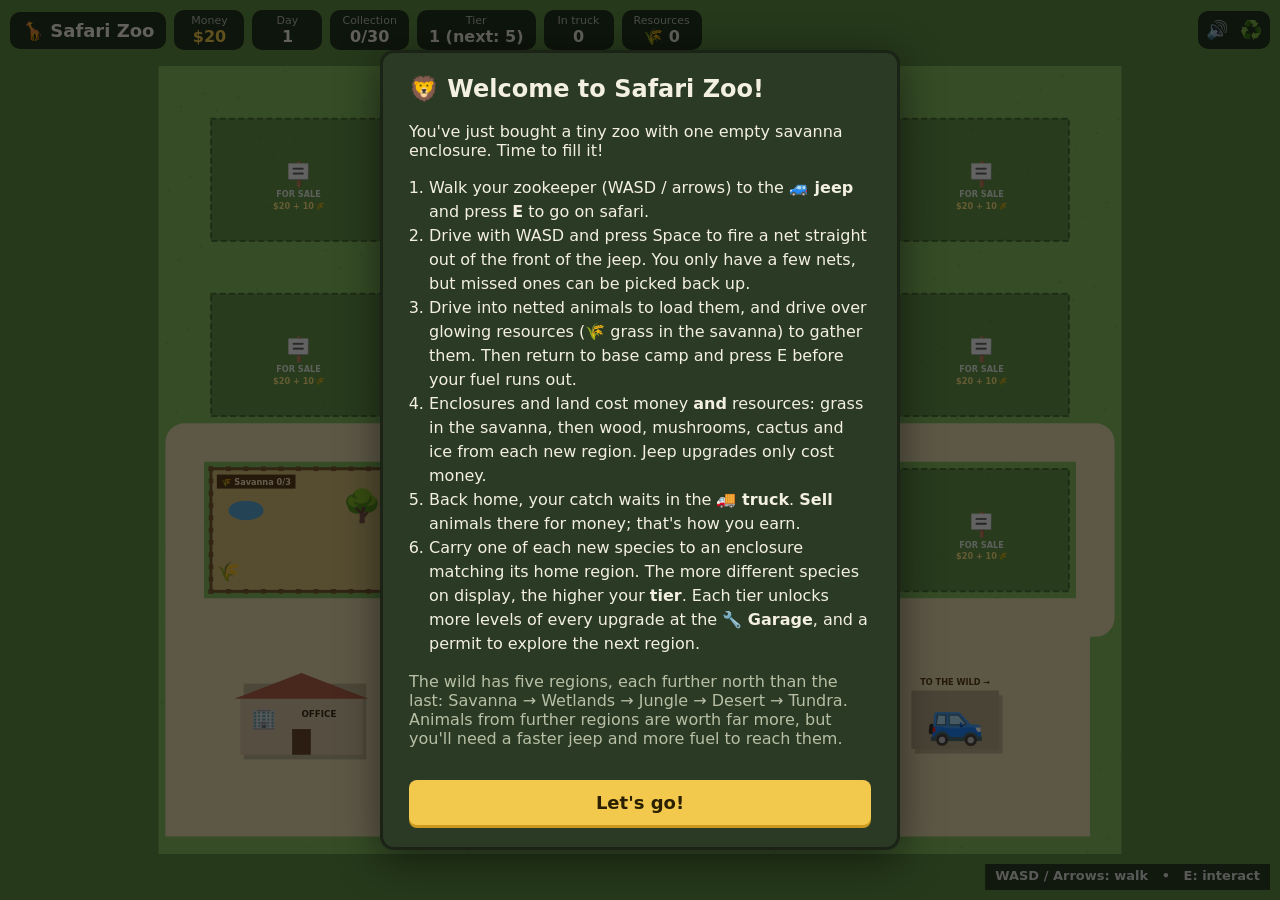
==== index.html @ c2a1cda0 "Show a notification for every purchase A toast slides in at the top of the screen for each jeep upgr" ====
<!doctype html>
<html lang="en">
<head>
  <meta charset="utf-8">
  <meta name="viewport" content="width=device-width, initial-scale=1, maximum-scale=1, user-scalable=no, viewport-fit=cover">
  <meta name="mobile-web-app-capable" content="yes">
  <meta name="apple-mobile-web-app-capable" content="yes">
  <title>Safari Zoo</title>
  <link rel="icon" href="data:image/svg+xml,<svg xmlns='http://www.w3.org/2000/svg' viewBox='0 0 100 100'><text y='.9em' font-size='90'>🦒</text></svg>">
  <link rel="stylesheet" href="css/style.css?v=22">
</head>
<body>
  <div id="zoo-screen" class="screen">
    <canvas id="zoo-canvas"></canvas>
    <header id="hud">
      <div class="hud-title">🦒 Safari Zoo</div>
      <div class="hud-stat"><small>Money</small><b id="stat-money">$0</b></div>
      <div class="hud-stat"><small>Day</small><b id="stat-day">1</b></div>
      <div class="hud-stat"><small>Collection</small><b id="stat-collection">0</b></div>
      <div class="hud-stat"><small>Tier</small><b id="stat-tier">1</b></div>
      <div class="hud-stat"><small>In truck</small><b id="stat-truck">0</b></div>
      <div class="hud-stat"><small>Resources</small><b id="stat-res"></b></div>
      <div class="hud-btns">
        <button id="btn-mute" class="icon-btn" data-action="mute" title="Sound on/off">🔊</button>
        <button class="icon-btn" data-action="reset" title="Start a new zoo">♻️</button>
      </div>
    </header>
  </div>

  <div id="safari-screen" class="screen hidden">
    <canvas id="safari-canvas"></canvas>
  </div>

  <!-- Touch controls (only shown on touch devices) -->
  <div id="touch-ui">
    <div id="stick-base"><div id="stick-knob"></div></div>
    <button class="tbtn" id="tbtn-use" data-key="KeyE">✋</button>
    <button class="tbtn tbtn-big" id="tbtn-fire" data-key="Space">🕸️</button>
    <button class="tbtn" id="tbtn-home" data-key="KeyE">🏁</button>
    <button class="tbtn tbtn-small" id="tbtn-pause" data-key="Escape">⏸</button>
    <button class="tbtn tbtn-auto" id="tbtn-auto" data-key="KeyF">AUTO</button>
    <div id="touch-pause">
      <button class="btn big" data-key="Escape">▶ Resume</button>
      <button class="btn big tow" data-key="KeyQ">🚚 Call the tow truck</button>
    </div>
  </div>

  <div id="modal" class="hidden"><div id="modal-box"></div></div>
  <div id="toasts"></div>

  <script src="js/data.js?v=22"></script>
  <script src="js/util.js?v=22"></script>
  <script src="js/state.js?v=22"></script>
  <script src="js/safari.js?v=22"></script>
  <script src="js/zoo.js?v=22"></script>
  <script src="js/ui.js?v=22"></script>
  <script src="js/touch.js?v=22"></script>
  <script src="js/main.js?v=22"></script>
</body>
</html>
---- css/style.css ----
:root {
  --bg: #1f2a1b;
  --panel: #2b3a24;
  --card: #354830;
  --text: #f3f0e2;
  --muted: #b8bfa6;
  --accent: #f2c94c;
  --accent-dark: #c99a1e;
  --pos: #8be07a;
  --neg: #ff8a7a;
}

* { box-sizing: border-box; }
html, body { margin: 0; height: 100%; background: var(--bg); color: var(--text);
  font-family: system-ui, -apple-system, "Segoe UI", Roboto, sans-serif; overflow: hidden; }
.hidden { display: none !important; }

.screen { position: fixed; inset: 0; }
canvas { display: block; width: 100%; height: 100%; }

#hud { position: absolute; top: 10px; left: 10px; right: 10px; display: flex; align-items: center; gap: 8px;
  flex-wrap: wrap; pointer-events: none; }
#hud > * { pointer-events: auto; }
.hud-title { font-weight: 800; font-size: 18px; background: rgba(20,28,18,0.78); padding: 8px 12px; border-radius: 10px; }
.hud-stat { background: rgba(20,28,18,0.78); border-radius: 10px; padding: 4px 12px; text-align: center; min-width: 70px; }
.hud-stat small { display: block; color: var(--muted); font-size: 11px; }
.hud-stat b { font-size: 16px; }
#stat-money { color: var(--accent); }
.hud-btns { margin-left: auto; background: rgba(20,28,18,0.78); border-radius: 10px; padding: 2px; display: flex; }
.icon-btn { background: none; border: none; font-size: 18px; cursor: pointer; padding: 6px; border-radius: 6px; }
.icon-btn:hover { background: rgba(255,255,255,0.1); }

.btn { font: inherit; background: var(--accent); color: #2a2000; border: none; border-radius: 8px;
  padding: 7px 12px; font-weight: 700; cursor: pointer; box-shadow: 0 3px 0 var(--accent-dark);
  display: inline-flex; align-items: center; justify-content: space-between; gap: 8px; }
.btn:hover { filter: brightness(1.08); }
.btn:active { transform: translateY(2px); box-shadow: 0 1px 0 var(--accent-dark); }
.btn.cant, .btn:disabled { background: #5d6455; color: #b9bdb0; box-shadow: 0 3px 0 #444a3e; cursor: not-allowed; }
.btn.big { font-size: 18px; padding: 12px 16px; justify-content: center; width: 100%; }
.btn.wide { width: 100%; margin-top: 6px; }
.btn.small { padding: 3px 8px; font-size: 12px; background: #d9d2b8; box-shadow: 0 2px 0 #a59e85; }
.btn .cost { background: rgba(0,0,0,0.15); border-radius: 5px; padding: 1px 6px; font-size: 13px; }
.safari-btn { background: #ef8a3a; box-shadow: 0 4px 0 #b55f1d; color: #fff; }
.link { background: none; border: none; color: var(--muted); cursor: pointer; text-decoration: underline; font: inherit; font-size: 12px; margin-top: 8px; padding: 0; }

.card { background: var(--card); border-radius: 10px; padding: 10px 12px; }
.card h3 { margin: 0 0 6px; font-size: 15px; }
.card p { margin: 4px 0; font-size: 14px; }
.selected-card { outline: 2px solid var(--accent); }
.muted { color: var(--muted); font-weight: normal; }
.small { font-size: 12px; }
.row { display: flex; justify-content: space-between; font-size: 14px; padding: 2px 0; }
.row.total { border-top: 1px solid rgba(255,255,255,0.2); margin-top: 6px; padding-top: 6px; font-size: 16px; }
.pos { color: var(--pos); }
.neg { color: var(--neg); }

.animal-list { list-style: none; margin: 8px 0 0; padding: 0; display: flex; flex-direction: column; gap: 4px; }
.animal-list li { display: flex; align-items: center; gap: 8px; background: rgba(0,0,0,0.15); border-radius: 8px; padding: 4px 8px; }
.animal-list .em { font-size: 24px; }
.animal-list .nm { flex: 1; font-size: 14px; }
.animal-list .nm small { display: block; color: var(--muted); font-size: 11px; }
.animal-list .sellv { color: var(--accent); font-size: 12px; min-width: 36px; }

.upgrade { display: flex; align-items: center; justify-content: space-between; gap: 8px; }
.up-head { display: flex; align-items: center; gap: 10px; }
.up-head .em { font-size: 26px; }
.up-head small { display: block; color: var(--muted); font-size: 11px; margin-top: 2px; }
.pips { display: flex; gap: 3px; margin-top: 3px; }
.pip { width: 14px; height: 6px; border-radius: 3px; background: rgba(255,255,255,0.15); }
.pip.on { background: var(--accent); }
.maxed { color: var(--accent); font-weight: 700; font-size: 13px; }

.guide-row { display: flex; align-items: center; gap: 4px; margin: 4px 0; flex-wrap: wrap; }
.guide-biome { width: 26px; font-size: 16px; }
.guide-sp { font-size: 22px; cursor: help; }
.guide-sp.unknown { filter: brightness(0) opacity(0.35); }

#modal { position: fixed; inset: 0; background: rgba(0,0,0,0.6); display: flex; align-items: center; justify-content: center; z-index: 10; padding: 16px; }
#modal-box { background: var(--panel); border-radius: 14px; padding: 22px 26px; max-width: 520px; width: 100%;
  max-height: 90vh; overflow-y: auto; box-shadow: 0 10px 40px rgba(0,0,0,0.5); border: 3px solid #1a2316; }
#modal-box h2 { margin-top: 0; }
#modal-box h3 { margin: 14px 0 6px; font-size: 16px; }
#modal-box ol { padding-left: 20px; line-height: 1.5; }
#modal-box .btn.big { margin-top: 16px; }
.chip { display: inline-block; background: var(--card); border-radius: 12px; padding: 2px 10px; margin: 2px; font-size: 14px; }

.wallet { color: var(--accent); font-weight: 700; margin: -6px 0 10px; }
.close-x { display: block; margin: 14px auto 0; }
.stats-grid { display: grid; grid-template-columns: repeat(3, 1fr); gap: 6px; margin-bottom: 8px; }
.stats-grid div { text-align: center; }
.stats-grid small { display: block; color: var(--muted); font-size: 11px; }
#modal-box .card { margin-bottom: 8px; }
#modal-box .btn.wide { margin-top: 8px; }
.guide-region { margin: 8px 0; }
.guide-name { font-weight: 700; font-size: 14px; }

/* ---- Touch controls ---- */
#touch-ui { display: none; }
body.touch #touch-ui { display: block; }
/* Only the game canvases and touch buttons swallow gestures; menus must still scroll. */
body.touch { -webkit-user-select: none; user-select: none; -webkit-touch-callout: none; }
body.touch canvas { touch-action: none; }
#modal-box { touch-action: pan-y; overscroll-behavior: contain; -webkit-overflow-scrolling: touch; }
#stick-base { display: none; position: fixed; width: 120px; height: 120px; margin: -60px 0 0 -60px; border-radius: 50%;
  background: rgba(255,255,255,0.12); border: 2px solid rgba(255,255,255,0.35); z-index: 5; pointer-events: none; }
#stick-knob { position: absolute; left: 35px; top: 35px; width: 50px; height: 50px; border-radius: 50%;
  background: rgba(255,255,255,0.55); }
.tbtn { position: fixed; z-index: 5; width: 72px; height: 72px; border-radius: 50%; border: 3px solid rgba(255,255,255,0.6);
  background: rgba(20,28,18,0.6); font-size: 32px; color: #fff; padding: 0; touch-action: none; -webkit-tap-highlight-color: transparent; }
.tbtn.down { background: rgba(242,201,76,0.7); }
.tbtn-big { width: 92px; height: 92px; font-size: 42px; }
.tbtn-small { width: 48px; height: 48px; font-size: 20px; }
#tbtn-use { right: calc(24px + env(safe-area-inset-right)); bottom: calc(60px + env(safe-area-inset-bottom)); width: 84px; height: 84px; }
#tbtn-fire { right: calc(24px + env(safe-area-inset-right)); bottom: calc(40px + env(safe-area-inset-bottom)); }
#tbtn-home { right: calc(130px + env(safe-area-inset-right)); bottom: calc(50px + env(safe-area-inset-bottom)); }
#tbtn-pause { left: 50%; margin-left: -24px; bottom: calc(52px + env(safe-area-inset-bottom)); }
#touch-pause { position: fixed; z-index: 6; left: 50%; top: 62%; transform: translateX(-50%); display: flex; flex-direction: column; gap: 12px; width: 260px; }
#touch-pause .tow { background: #d9d2b8; box-shadow: 0 3px 0 #a59e85; }

/* Phones: compact top bar */
@media (max-width: 700px), (max-height: 500px) {
  .hud-title { display: none; }
  .hud-stat { min-width: 0; padding: 3px 8px; }
  .hud-stat small { font-size: 9px; }
  .hud-stat b { font-size: 13px; }
  #hud { gap: 4px; top: 6px; left: 6px; right: 6px; }
  #modal-box { padding: 16px; }
}

/* Very narrow screens (e.g. a folded phone's cover screen): stack upgrade buttons under their text. */
@media (max-width: 480px) {
  .upgrade { flex-wrap: wrap; }
  .upgrade .btn, .upgrade .maxed { width: 100%; justify-content: space-between; }
  .animal-list li { flex-wrap: wrap; }
}

#tbtn-auto { right: calc(130px + env(safe-area-inset-right)); bottom: calc(150px + env(safe-area-inset-bottom));
  width: 64px; height: 40px; border-radius: 12px; font-size: 12px; font-weight: 800; }
#tbtn-auto.on { background: rgba(80,170,70,0.75); }

.locked { color: var(--muted); font-weight: 700; font-size: 13px; white-space: nowrap; }
.progress { height: 10px; background: rgba(255,255,255,0.12); border-radius: 5px; overflow: hidden; margin: 6px 0; }
.progress div { height: 100%; background: var(--accent); }
.guide-sp.shown { outline: 2px solid var(--accent); border-radius: 50%; }

.up-info { flex: 1; min-width: 0; }
.up-btns { display: flex; flex-direction: column; gap: 6px; align-items: stretch; }
.lvlbar { position: relative; height: 8px; background: rgba(255,255,255,0.12); border-radius: 4px; margin: 4px 0 3px; }
.lvlbar .fill { height: 100%; background: var(--accent); border-radius: 4px; }
.lvlbar .cap { position: absolute; top: -3px; width: 2px; height: 14px; background: #fff; opacity: 0.7; }

.cost .short { color: #b3261e; }
.btn.cant .cost .short { color: #ffb4a8; }
#stat-res span { margin: 0 2px; white-space: nowrap; }

.btn .cost { white-space: nowrap; }
.up-btns { flex-shrink: 0; }
.up-btns .btn { justify-content: space-between; }

/* Purchase notifications */
#toasts { position: fixed; top: 64px; left: 50%; transform: translateX(-50%); z-index: 20; display: flex; flex-direction: column;
  gap: 8px; align-items: center; pointer-events: none; width: min(92vw, 440px); }
.toast { display: flex; align-items: center; gap: 12px; width: 100%; background: #f2c94c; color: #2a2000; border-radius: 12px;
  padding: 10px 14px; box-shadow: 0 6px 20px rgba(0,0,0,0.4); animation: toast-in 0.3s ease-out; transition: opacity 0.5s, transform 0.5s; }
.toast.out { opacity: 0; transform: translateY(-10px); }
.toast .t-icon { font-size: 28px; }
.toast b { display: block; font-size: 15px; }
.toast small { display: block; font-size: 12px; margin-top: 2px; }
.toast .was { opacity: 0.65; }
@keyframes toast-in { from { opacity: 0; transform: translateY(-16px) scale(0.95); } to { opacity: 1; transform: none; } }
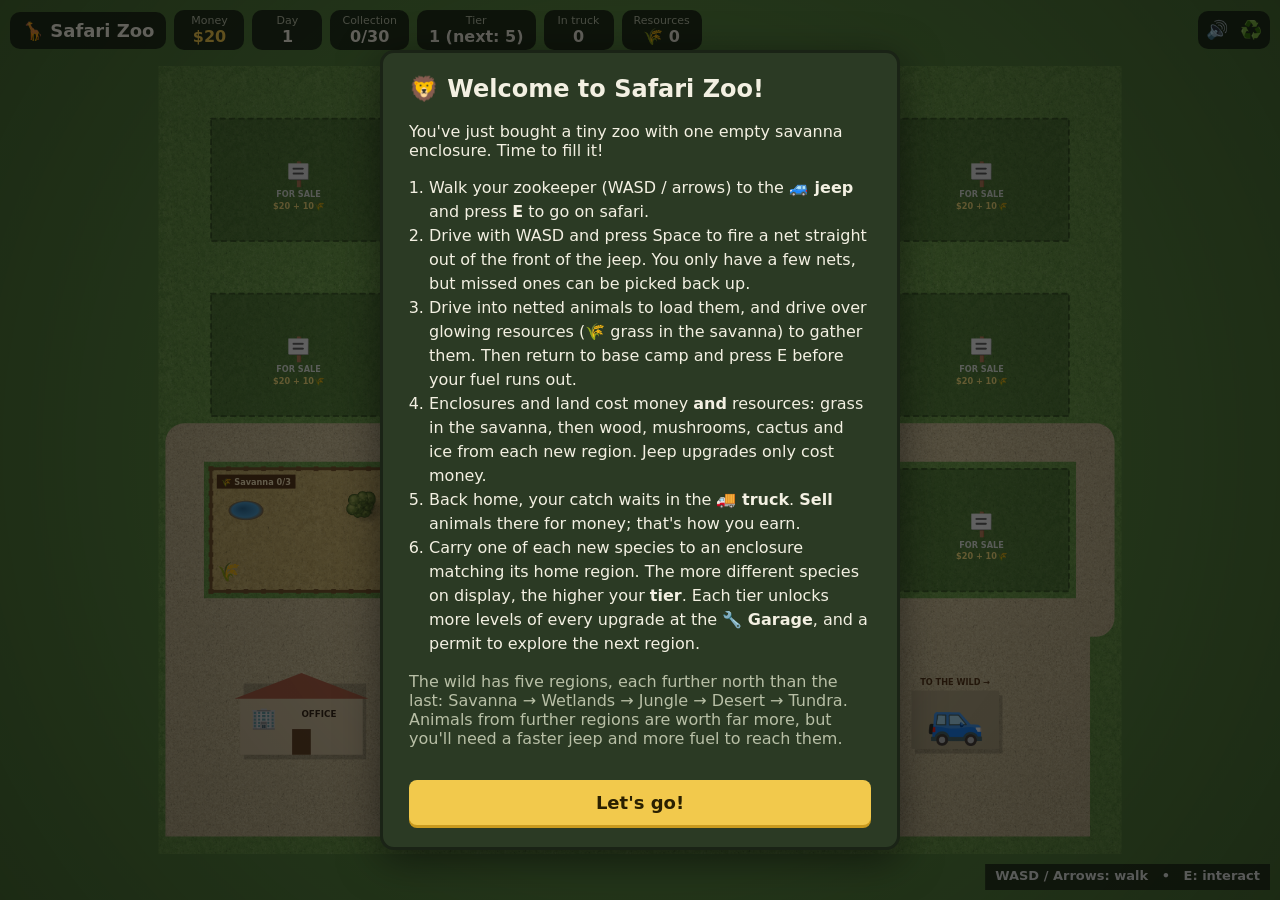
==== commit 68fc0049: "More realistic graphics: procedural terrain, top-down trees and rocks, shadows - New js/sprites.js: " ====
--- a/index.html
+++ b/index.html
@@ -7,7 +7,7 @@
   <meta name="apple-mobile-web-app-capable" content="yes">
   <title>Safari Zoo</title>
   <link rel="icon" href="data:image/svg+xml,<svg xmlns='http://www.w3.org/2000/svg' viewBox='0 0 100 100'><text y='.9em' font-size='90'>🦒</text></svg>">
-  <link rel="stylesheet" href="css/style.css?v=22">
+  <link rel="stylesheet" href="css/style.css?v=25">
 </head>
 <body>
   <div id="zoo-screen" class="screen">
@@ -48,13 +48,15 @@
   <div id="modal" class="hidden"><div id="modal-box"></div></div>
   <div id="toasts"></div>
 
-  <script src="js/data.js?v=22"></script>
-  <script src="js/util.js?v=22"></script>
-  <script src="js/state.js?v=22"></script>
-  <script src="js/safari.js?v=22"></script>
-  <script src="js/zoo.js?v=22"></script>
-  <script src="js/ui.js?v=22"></script>
-  <script src="js/touch.js?v=22"></script>
-  <script src="js/main.js?v=22"></script>
+  <script src="js/analytics.js?v=25"></script>
+  <script src="js/data.js?v=25"></script>
+  <script src="js/util.js?v=25"></script>
+  <script src="js/sprites.js?v=25"></script>
+  <script src="js/state.js?v=25"></script>
+  <script src="js/safari.js?v=25"></script>
+  <script src="js/zoo.js?v=25"></script>
+  <script src="js/ui.js?v=25"></script>
+  <script src="js/touch.js?v=25"></script>
+  <script src="js/main.js?v=25"></script>
 </body>
 </html>
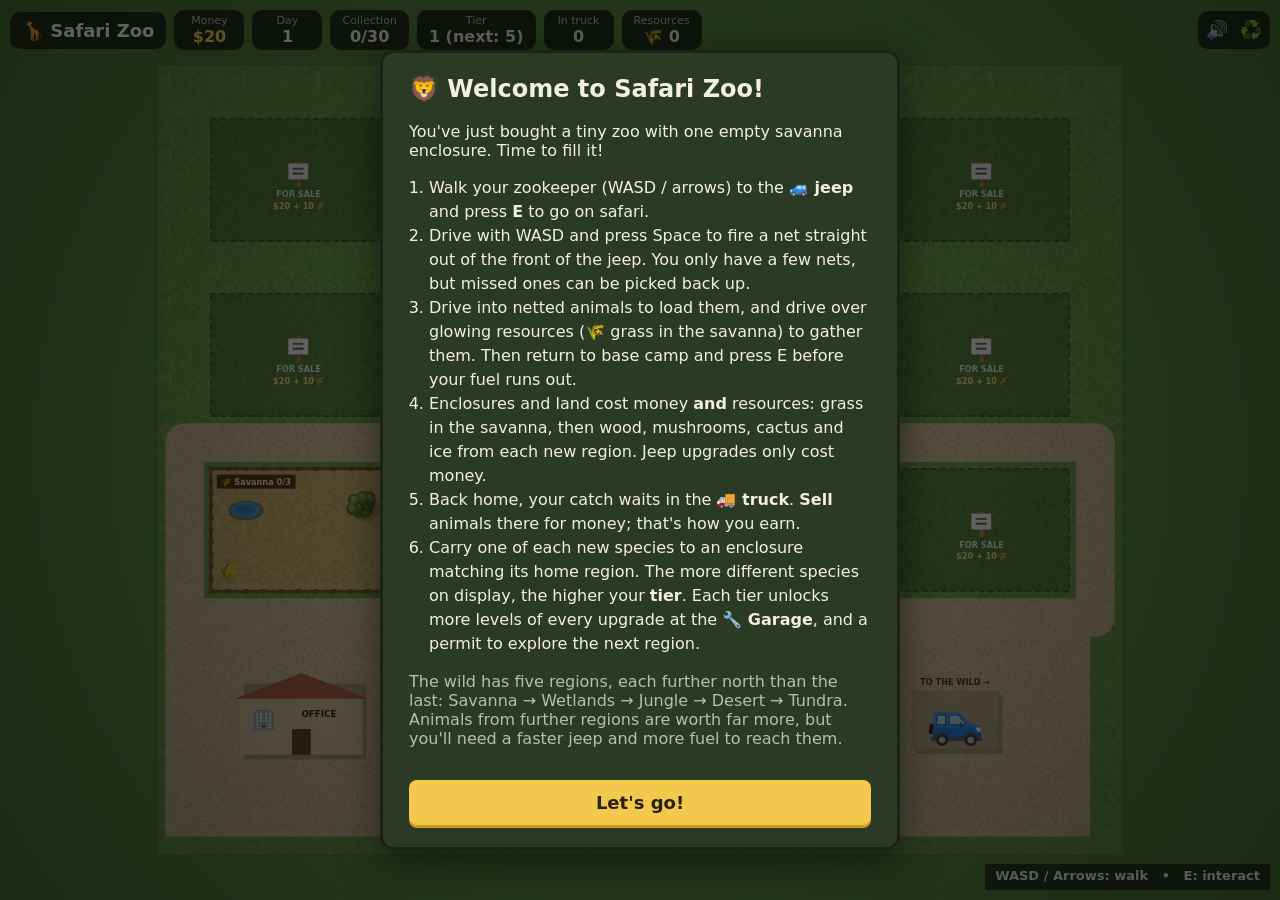
==== commit f81f914c: "Use Fluent Emoji 3D artwork for all animals - assets/animals/: 30 animal images from Microsoft's Flu" ====
--- a/index.html
+++ b/index.html
@@ -7,7 +7,7 @@
   <meta name="apple-mobile-web-app-capable" content="yes">
   <title>Safari Zoo</title>
   <link rel="icon" href="data:image/svg+xml,<svg xmlns='http://www.w3.org/2000/svg' viewBox='0 0 100 100'><text y='.9em' font-size='90'>🦒</text></svg>">
-  <link rel="stylesheet" href="css/style.css?v=25">
+  <link rel="stylesheet" href="css/style.css?v=26">
 </head>
 <body>
   <div id="zoo-screen" class="screen">
@@ -48,15 +48,15 @@
   <div id="modal" class="hidden"><div id="modal-box"></div></div>
   <div id="toasts"></div>
 
-  <script src="js/analytics.js?v=25"></script>
-  <script src="js/data.js?v=25"></script>
-  <script src="js/util.js?v=25"></script>
-  <script src="js/sprites.js?v=25"></script>
-  <script src="js/state.js?v=25"></script>
-  <script src="js/safari.js?v=25"></script>
-  <script src="js/zoo.js?v=25"></script>
-  <script src="js/ui.js?v=25"></script>
-  <script src="js/touch.js?v=25"></script>
-  <script src="js/main.js?v=25"></script>
+  <script src="js/analytics.js?v=26"></script>
+  <script src="js/data.js?v=26"></script>
+  <script src="js/util.js?v=26"></script>
+  <script src="js/sprites.js?v=26"></script>
+  <script src="js/state.js?v=26"></script>
+  <script src="js/safari.js?v=26"></script>
+  <script src="js/zoo.js?v=26"></script>
+  <script src="js/ui.js?v=26"></script>
+  <script src="js/touch.js?v=26"></script>
+  <script src="js/main.js?v=26"></script>
 </body>
 </html>
--- a/css/style.css
+++ b/css/style.css
@@ -168,3 +168,10 @@
 .toast small { display: block; font-size: 12px; margin-top: 2px; }
 .toast .was { opacity: 0.65; }
 @keyframes toast-in { from { opacity: 0; transform: translateY(-16px) scale(0.95); } to { opacity: 1; transform: none; } }
+
+/* Animal artwork in menus */
+.animal-img { width: 1.4em; height: 1.4em; vertical-align: middle; object-fit: contain; }
+.animal-list .em .animal-img { width: 36px; height: 36px; }
+.guide-sp .animal-img { width: 30px; height: 30px; }
+.guide-sp.unknown .animal-img { filter: brightness(0) opacity(0.35); }
+.chip .animal-img { width: 20px; height: 20px; }
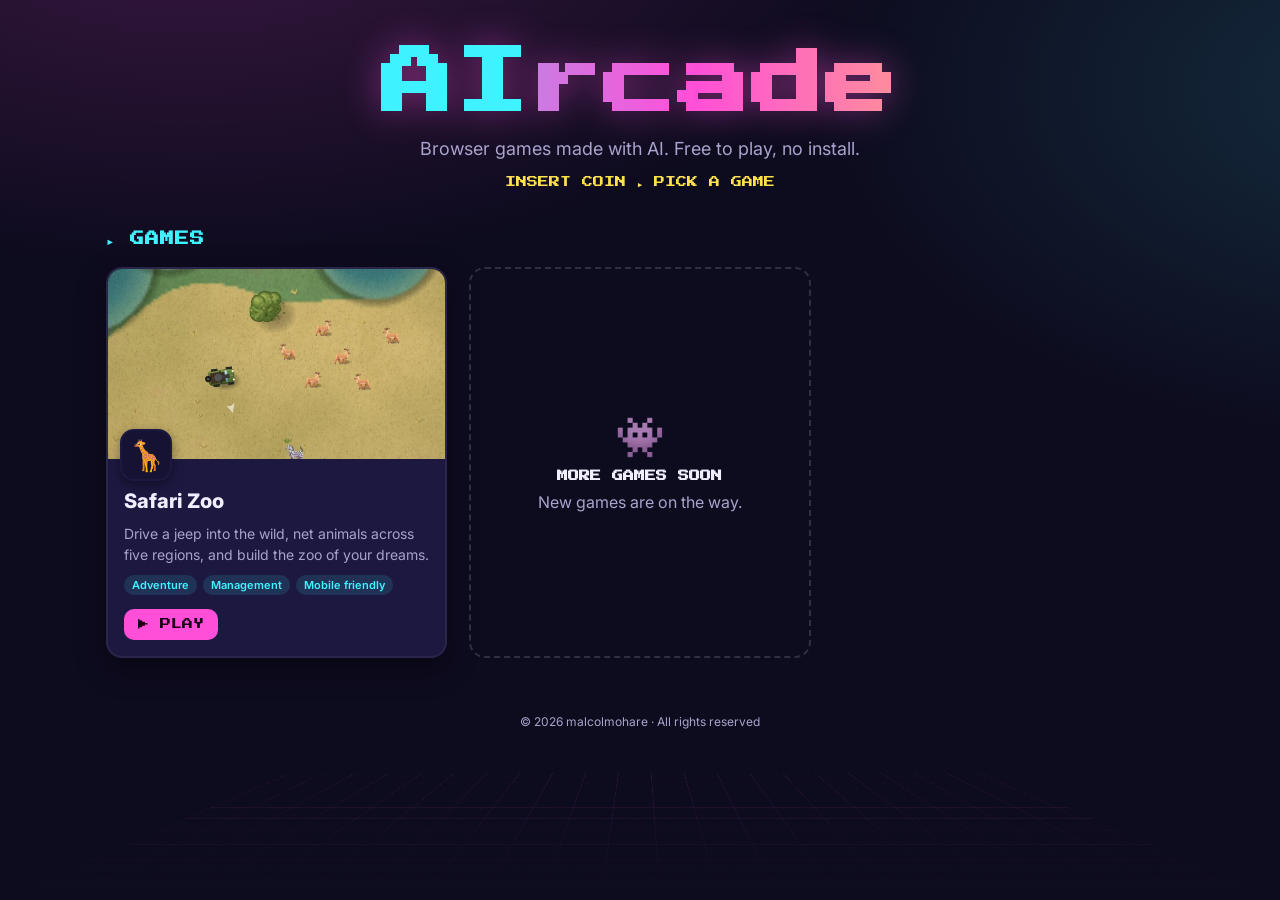
==== commit 1115c83b: "Turn the site into AIrcade, a game index, with Safari Zoo as the first game - Move the game into saf" ====
--- a/index.html
+++ b/index.html
@@ -2,61 +2,126 @@
 <html lang="en">
 <head>
   <meta charset="utf-8">
-  <meta name="viewport" content="width=device-width, initial-scale=1, maximum-scale=1, user-scalable=no, viewport-fit=cover">
-  <meta name="mobile-web-app-capable" content="yes">
-  <meta name="apple-mobile-web-app-capable" content="yes">
-  <title>Safari Zoo</title>
-  <link rel="icon" href="data:image/svg+xml,<svg xmlns='http://www.w3.org/2000/svg' viewBox='0 0 100 100'><text y='.9em' font-size='90'>🦒</text></svg>">
-  <link rel="stylesheet" href="css/style.css?v=26">
+  <meta name="viewport" content="width=device-width, initial-scale=1, viewport-fit=cover">
+  <title>AIrcade</title>
+  <meta name="description" content="AIrcade: a collection of browser games made with AI. Free to play, no install.">
+  <link rel="icon" href="data:image/svg+xml,<svg xmlns='http://www.w3.org/2000/svg' viewBox='0 0 100 100'><text y='.9em' font-size='90'>🕹️</text></svg>">
+  <link rel="preconnect" href="https://fonts.googleapis.com">
+  <link rel="preconnect" href="https://fonts.gstatic.com" crossorigin>
+  <link href="https://fonts.googleapis.com/css2?family=Press+Start+2P&family=Inter:wght@400;600;800&display=swap" rel="stylesheet">
+  <style>
+    :root {
+      --bg: #0d0b1e;
+      --bg2: #161233;
+      --card: #1d1840;
+      --text: #f1eeff;
+      --muted: #a9a3cc;
+      --pink: #ff4fd8;
+      --cyan: #3ff2ff;
+      --yellow: #ffe24a;
+    }
+    * { box-sizing: border-box; }
+    html, body { margin: 0; }
+    body {
+      min-height: 100vh;
+      background:
+        radial-gradient(1200px 600px at 15% -10%, rgba(255, 79, 216, 0.18), transparent 60%),
+        radial-gradient(1000px 600px at 110% 10%, rgba(63, 242, 255, 0.14), transparent 60%),
+        var(--bg);
+      color: var(--text);
+      font-family: Inter, system-ui, -apple-system, "Segoe UI", Roboto, sans-serif;
+    }
+    /* retro grid floor */
+    body::before {
+      content: ''; position: fixed; inset: auto 0 0 0; height: 45vh; pointer-events: none; z-index: 0;
+      background:
+        linear-gradient(transparent 0, var(--bg) 95%),
+        repeating-linear-gradient(90deg, rgba(255, 79, 216, 0.16) 0 1px, transparent 1px 60px),
+        repeating-linear-gradient(0deg, rgba(255, 79, 216, 0.16) 0 1px, transparent 1px 40px);
+      transform: perspective(400px) rotateX(55deg); transform-origin: bottom;
+    }
+    .wrap { position: relative; z-index: 1; max-width: 1100px; margin: 0 auto; padding: 48px 16px 64px; }
+
+    header { text-align: center; margin-bottom: 40px; }
+    .logo {
+      font-family: 'Press Start 2P', monospace; font-size: clamp(34px, 8vw, 72px); margin: 0; letter-spacing: 2px;
+      background: linear-gradient(90deg, var(--cyan), var(--pink) 55%, var(--yellow));
+      -webkit-background-clip: text; background-clip: text; color: transparent;
+      filter: drop-shadow(0 0 18px rgba(255, 79, 216, 0.45));
+    }
+    .logo .ai { color: var(--cyan); -webkit-text-fill-color: var(--cyan); }
+    .tagline { color: var(--muted); font-size: clamp(14px, 2.4vw, 18px); margin: 18px 0 0; }
+    .coin { display: inline-block; margin-top: 18px; font-family: 'Press Start 2P', monospace; font-size: 11px; color: var(--yellow);
+      animation: blink 1.2s steps(2, start) infinite; }
+    @keyframes blink { to { visibility: hidden; } }
+
+    h2 { font-family: 'Press Start 2P', monospace; font-size: 14px; color: var(--cyan); letter-spacing: 1px; margin: 0 0 18px; }
+    .grid { display: grid; grid-template-columns: repeat(auto-fill, minmax(290px, 1fr)); gap: 22px; }
+
+    .game {
+      display: flex; flex-direction: column; background: var(--card); border-radius: 16px; overflow: hidden;
+      color: inherit; text-decoration: none; border: 2px solid rgba(255, 255, 255, 0.06);
+      box-shadow: 0 10px 30px rgba(0, 0, 0, 0.35); transition: transform 0.15s, border-color 0.15s, box-shadow 0.15s;
+    }
+    .game:hover, .game:focus-visible { transform: translateY(-4px); border-color: var(--pink); box-shadow: 0 14px 40px rgba(255, 79, 216, 0.25); outline: none; }
+    .thumb { position: relative; aspect-ratio: 16 / 9; background: #000 center / cover no-repeat; }
+    .thumb .icon { position: absolute; left: 12px; bottom: -22px; width: 52px; height: 52px; border-radius: 14px; display: grid; place-items: center;
+      font-size: 30px; background: var(--bg2); border: 2px solid var(--card); box-shadow: 0 4px 12px rgba(0, 0, 0, 0.4); }
+    .info { padding: 30px 16px 16px; display: flex; flex-direction: column; gap: 10px; flex: 1; }
+    .info h3 { margin: 0; font-size: 20px; font-weight: 800; }
+    .info p { margin: 0; color: var(--muted); font-size: 14px; line-height: 1.5; flex: 1; }
+    .tags { display: flex; flex-wrap: wrap; gap: 6px; }
+    .tag { font-size: 11px; font-weight: 600; padding: 3px 8px; border-radius: 999px; background: rgba(63, 242, 255, 0.12); color: var(--cyan); }
+    .play { align-self: flex-start; margin-top: 4px; font-family: 'Press Start 2P', monospace; font-size: 11px; padding: 10px 14px; border-radius: 10px;
+      background: var(--pink); color: #1a0016; }
+    .game:hover .play { background: var(--yellow); }
+
+    .soon { display: flex; flex-direction: column; align-items: center; justify-content: center; gap: 10px; min-height: 260px; border-radius: 16px;
+      border: 2px dashed rgba(255, 255, 255, 0.15); color: var(--muted); text-align: center; padding: 20px; }
+    .soon .big { font-size: 40px; filter: grayscale(0.3); }
+    .soon b { font-family: 'Press Start 2P', monospace; font-size: 11px; color: var(--text); }
+
+    footer { text-align: center; color: var(--muted); font-size: 12px; margin-top: 56px; }
+    @media (prefers-reduced-motion: reduce) { .coin { animation: none; } .game { transition: none; } }
+  </style>
 </head>
 <body>
-  <div id="zoo-screen" class="screen">
-    <canvas id="zoo-canvas"></canvas>
-    <header id="hud">
-      <div class="hud-title">🦒 Safari Zoo</div>
-      <div class="hud-stat"><small>Money</small><b id="stat-money">$0</b></div>
-      <div class="hud-stat"><small>Day</small><b id="stat-day">1</b></div>
-      <div class="hud-stat"><small>Collection</small><b id="stat-collection">0</b></div>
-      <div class="hud-stat"><small>Tier</small><b id="stat-tier">1</b></div>
-      <div class="hud-stat"><small>In truck</small><b id="stat-truck">0</b></div>
-      <div class="hud-stat"><small>Resources</small><b id="stat-res"></b></div>
-      <div class="hud-btns">
-        <button id="btn-mute" class="icon-btn" data-action="mute" title="Sound on/off">🔊</button>
-        <button class="icon-btn" data-action="reset" title="Start a new zoo">♻️</button>
-      </div>
+  <div class="wrap">
+    <header>
+      <h1 class="logo"><span class="ai">AI</span>rcade</h1>
+      <p class="tagline">Browser games made with AI. Free to play, no install.</p>
+      <div class="coin">INSERT COIN ▸ PICK A GAME</div>
     </header>
+
+    <main>
+      <h2>▸ GAMES</h2>
+      <div class="grid" id="games"></div>
+    </main>
+
+    <footer>© 2026 malcolmohare · All rights reserved</footer>
   </div>
 
-  <div id="safari-screen" class="screen hidden">
-    <canvas id="safari-canvas"></canvas>
-  </div>
-
-  <!-- Touch controls (only shown on touch devices) -->
-  <div id="touch-ui">
-    <div id="stick-base"><div id="stick-knob"></div></div>
-    <button class="tbtn" id="tbtn-use" data-key="KeyE">✋</button>
-    <button class="tbtn tbtn-big" id="tbtn-fire" data-key="Space">🕸️</button>
-    <button class="tbtn" id="tbtn-home" data-key="KeyE">🏁</button>
-    <button class="tbtn tbtn-small" id="tbtn-pause" data-key="Escape">⏸</button>
-    <button class="tbtn tbtn-auto" id="tbtn-auto" data-key="KeyF">AUTO</button>
-    <div id="touch-pause">
-      <button class="btn big" data-key="Escape">▶ Resume</button>
-      <button class="btn big tow" data-key="KeyQ">🚚 Call the tow truck</button>
-    </div>
-  </div>
-
-  <div id="modal" class="hidden"><div id="modal-box"></div></div>
-  <div id="toasts"></div>
-
-  <script src="js/analytics.js?v=26"></script>
-  <script src="js/data.js?v=26"></script>
-  <script src="js/util.js?v=26"></script>
-  <script src="js/sprites.js?v=26"></script>
-  <script src="js/state.js?v=26"></script>
-  <script src="js/safari.js?v=26"></script>
-  <script src="js/zoo.js?v=26"></script>
-  <script src="js/ui.js?v=26"></script>
-  <script src="js/touch.js?v=26"></script>
-  <script src="js/main.js?v=26"></script>
+  <script src="shared/analytics.js?v=1"></script>
+  <script src="games.js?v=1"></script>
+  <script>
+    Analytics.init();
+    const esc = (s) => String(s).replace(/[&<>"']/g, (c) => ({ '&': '&amp;', '<': '&lt;', '>': '&gt;', '"': '&quot;', "'": '&#39;' }[c]));
+    const grid = document.getElementById('games');
+    grid.innerHTML = GAMES.map((g) => `
+      <a class="game" href="${esc(g.url)}" data-game="${esc(g.id)}">
+        <div class="thumb" style="background-image:url('${esc(g.thumb)}')"><span class="icon">${g.icon}</span></div>
+        <div class="info">
+          <h3>${esc(g.title)}</h3>
+          <p>${esc(g.blurb)}</p>
+          <div class="tags">${g.tags.map((t) => `<span class="tag">${esc(t)}</span>`).join('')}</div>
+          <span class="play">▶ PLAY</span>
+        </div>
+      </a>`).join('') + `
+      <div class="soon"><span class="big">👾</span><b>MORE GAMES SOON</b><span>New games are on the way.</span></div>`;
+    grid.addEventListener('click', (e) => {
+      const card = e.target.closest('[data-game]');
+      if (card) Analytics.track('game_select', { game: card.dataset.game });
+    });
+  </script>
 </body>
 </html>
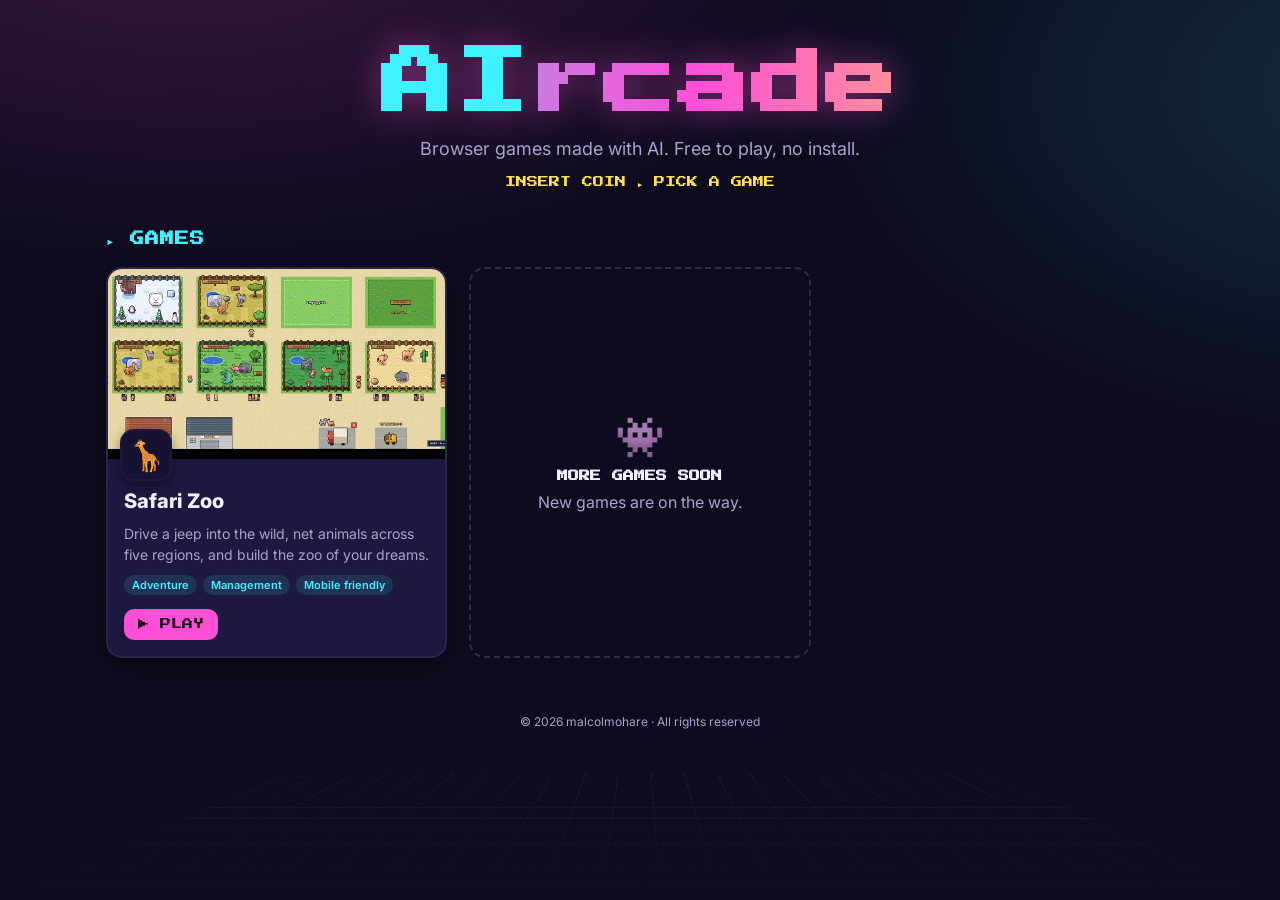
==== commit 1ee52177: "Safari Zoo: switch to handheld-Zelda-style pixel art The safari and zoo are now drawn into a low-res" ====
--- a/index.html
+++ b/index.html
@@ -102,7 +102,7 @@
   </div>
 
   <script src="shared/analytics.js?v=1"></script>
-  <script src="games.js?v=1"></script>
+  <script src="games.js?v=2"></script>
   <script>
     Analytics.init();
     const esc = (s) => String(s).replace(/[&<>"']/g, (c) => ({ '&': '&amp;', '<': '&lt;', '>': '&gt;', '"': '&quot;', "'": '&#39;' }[c]));
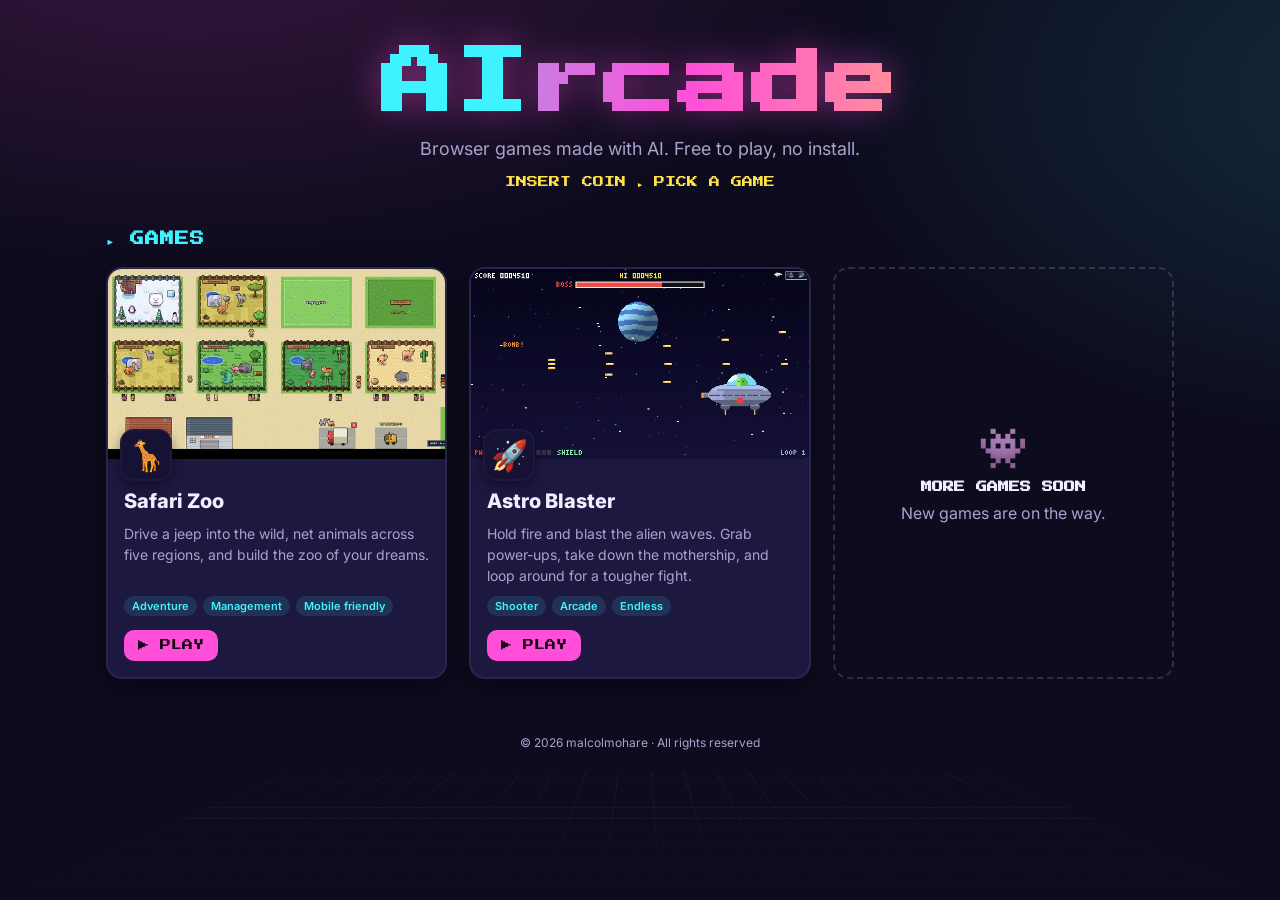
==== commit 5e5f3b30: "Add Astro Blaster, a side-scrolling shooter, to AIrcade Pixel-art shmup in the Safari Zoo art style:" ====
--- a/index.html
+++ b/index.html
@@ -102,7 +102,7 @@
   </div>
 
   <script src="shared/analytics.js?v=1"></script>
-  <script src="games.js?v=2"></script>
+  <script src="games.js?v=3"></script>
   <script>
     Analytics.init();
     const esc = (s) => String(s).replace(/[&<>"']/g, (c) => ({ '&': '&amp;', '<': '&lt;', '>': '&gt;', '"': '&quot;', "'": '&#39;' }[c]));
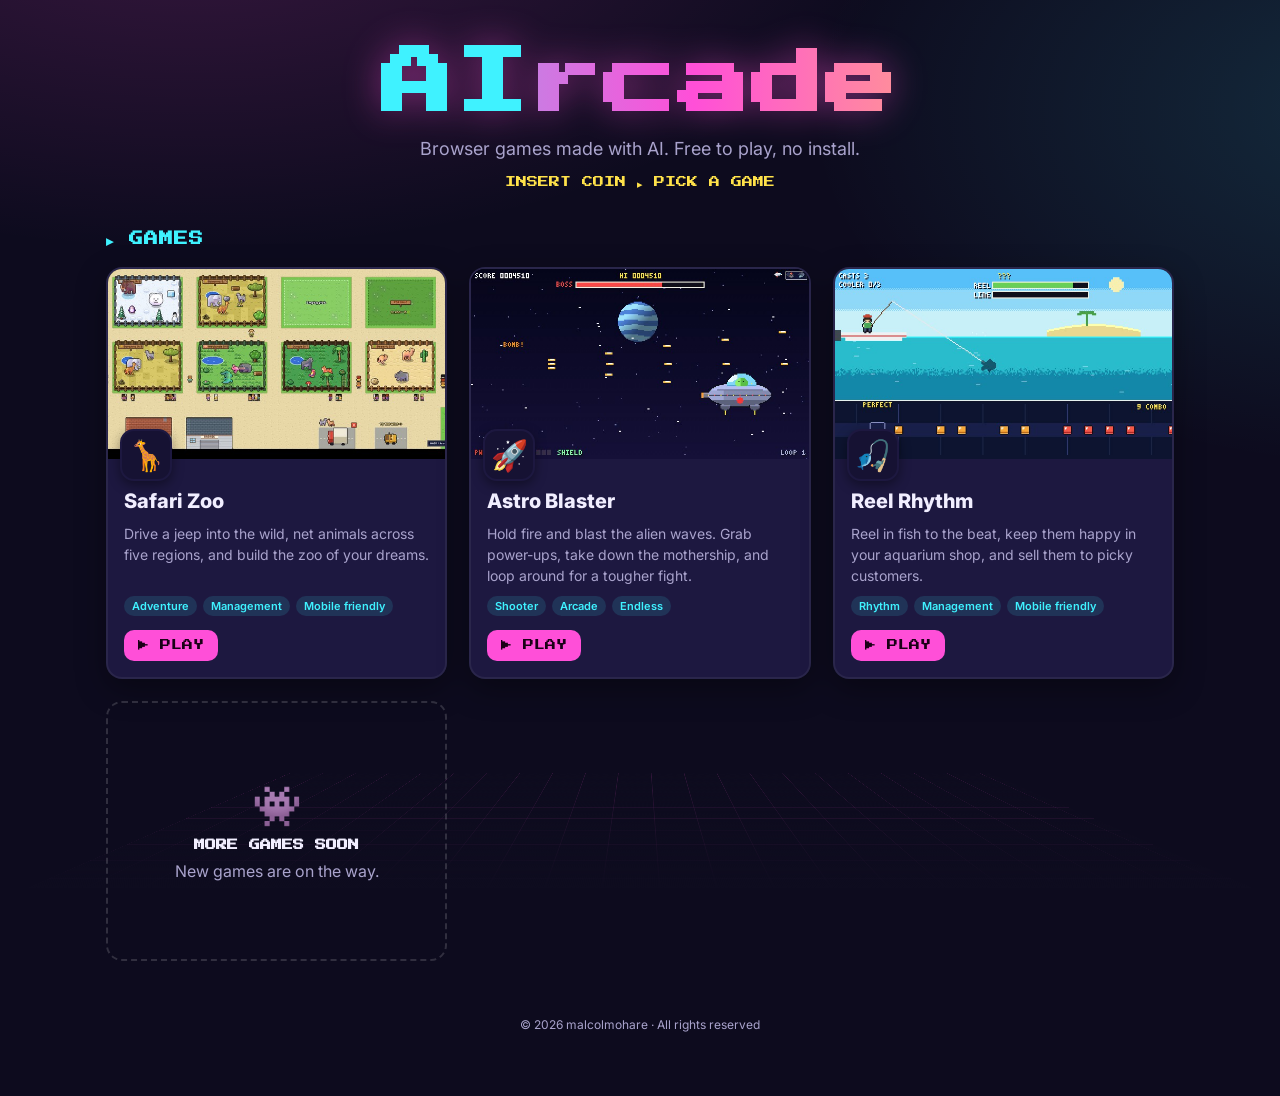
==== commit 90c5d30c: "Add Reel Rhythm: a rhythm fishing game with an aquarium shop - Fishing: cast, hook the bite, then wi" ====
--- a/index.html
+++ b/index.html
@@ -102,7 +102,7 @@
   </div>
 
   <script src="shared/analytics.js?v=1"></script>
-  <script src="games.js?v=3"></script>
+  <script src="games.js?v=4"></script>
   <script>
     Analytics.init();
     const esc = (s) => String(s).replace(/[&<>"']/g, (c) => ({ '&': '&amp;', '<': '&lt;', '>': '&gt;', '"': '&quot;', "'": '&#39;' }[c]));
